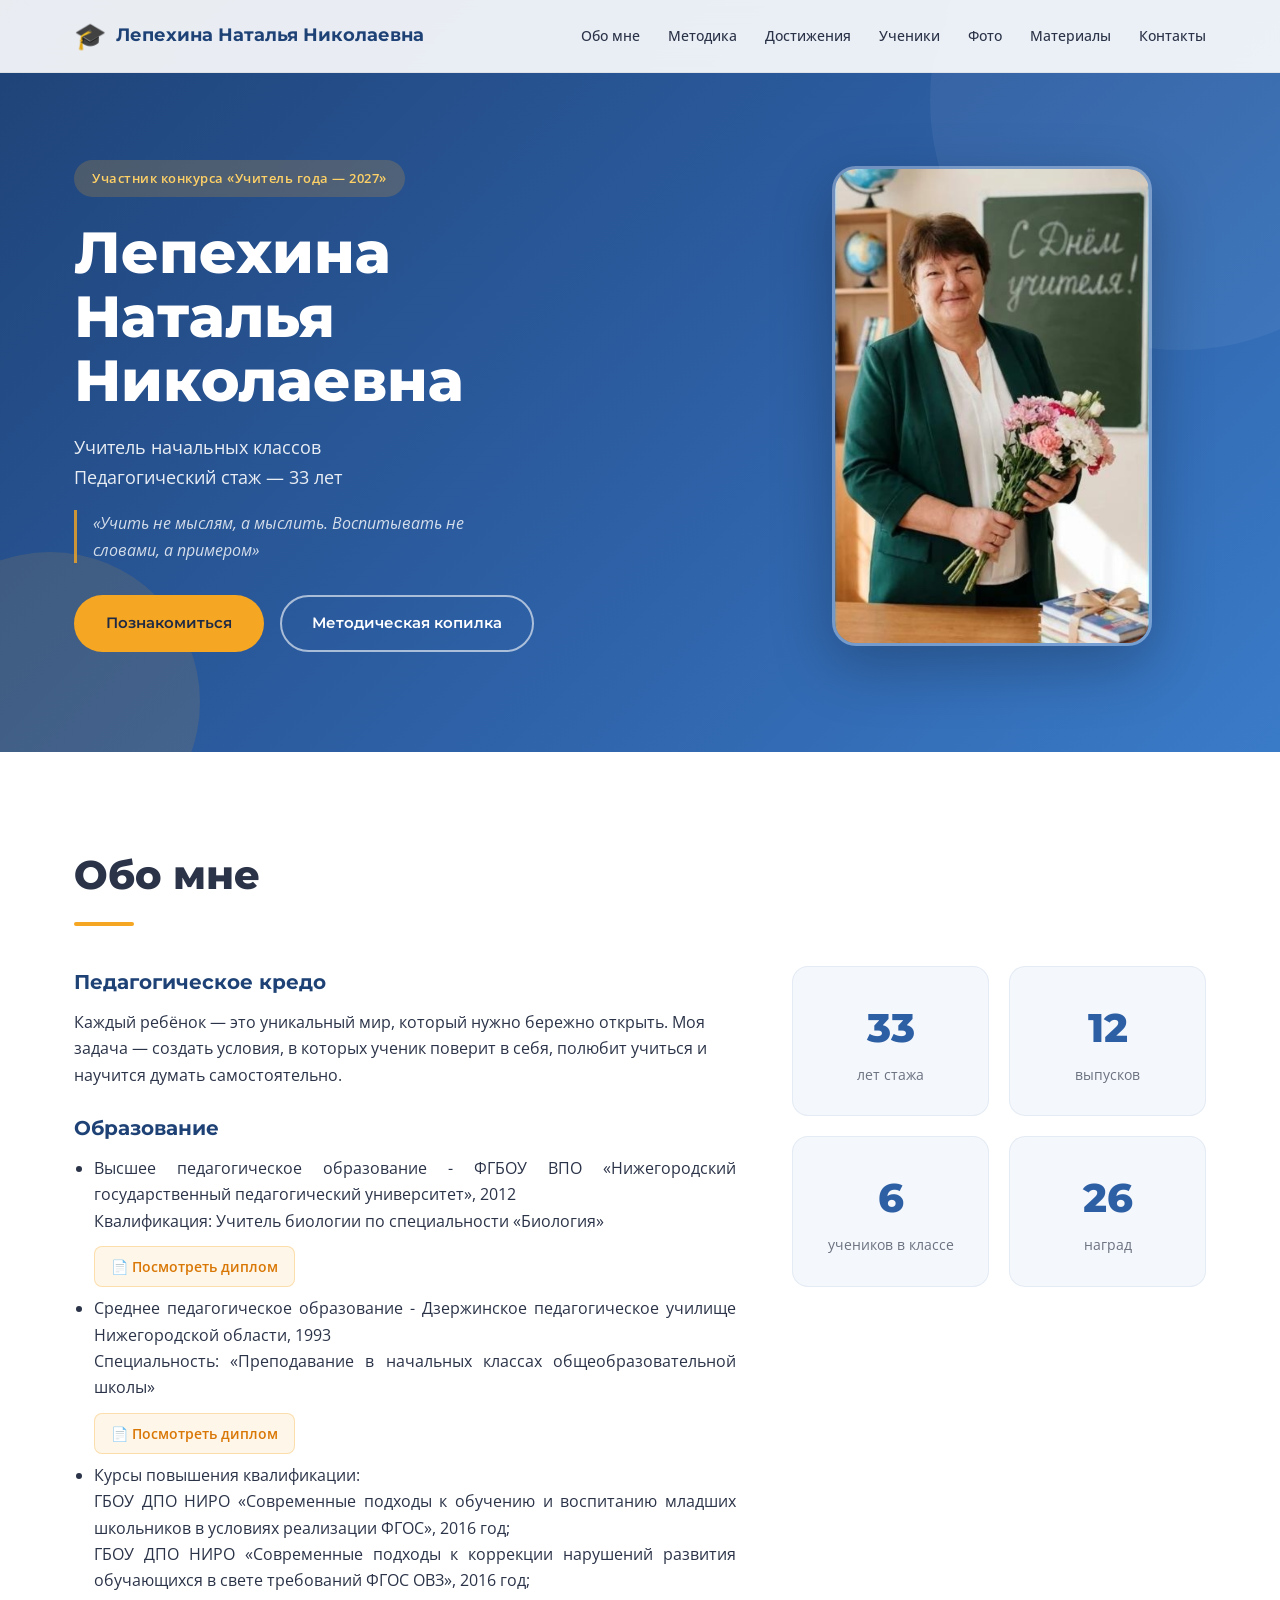
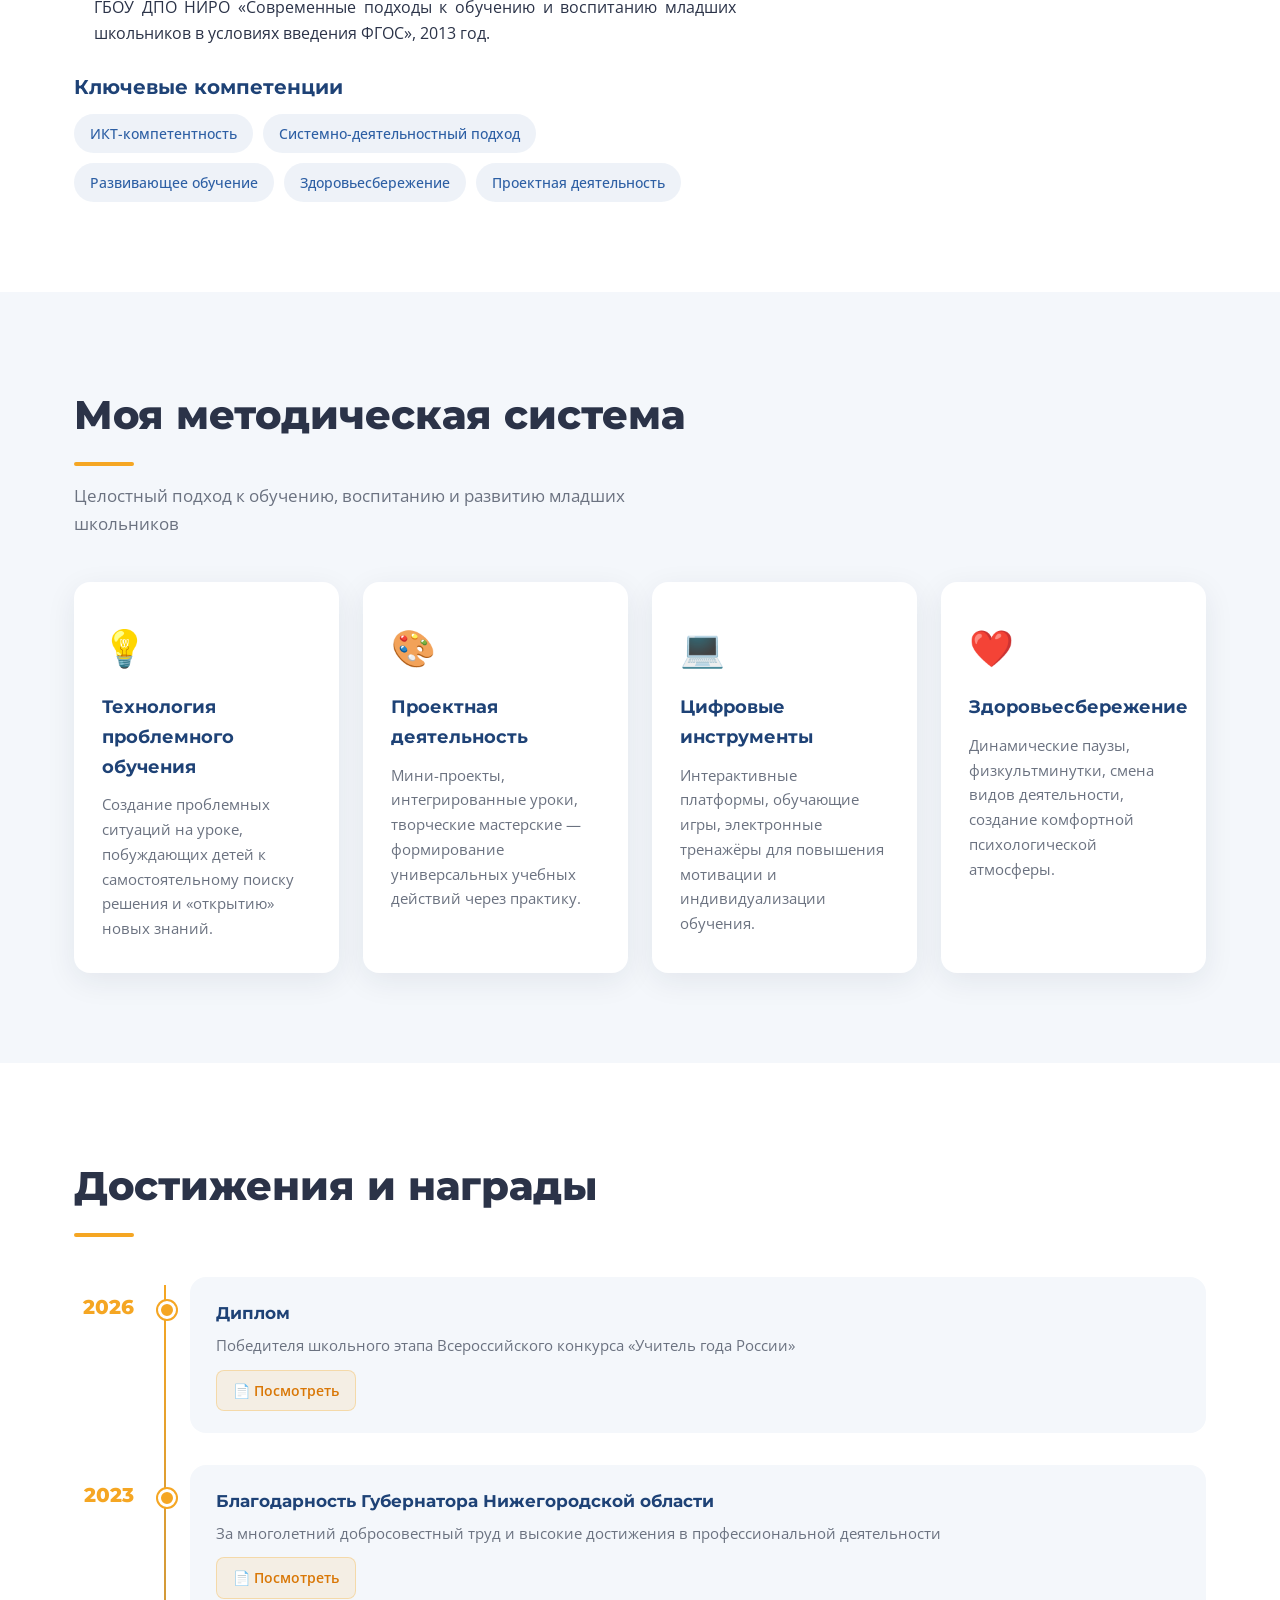
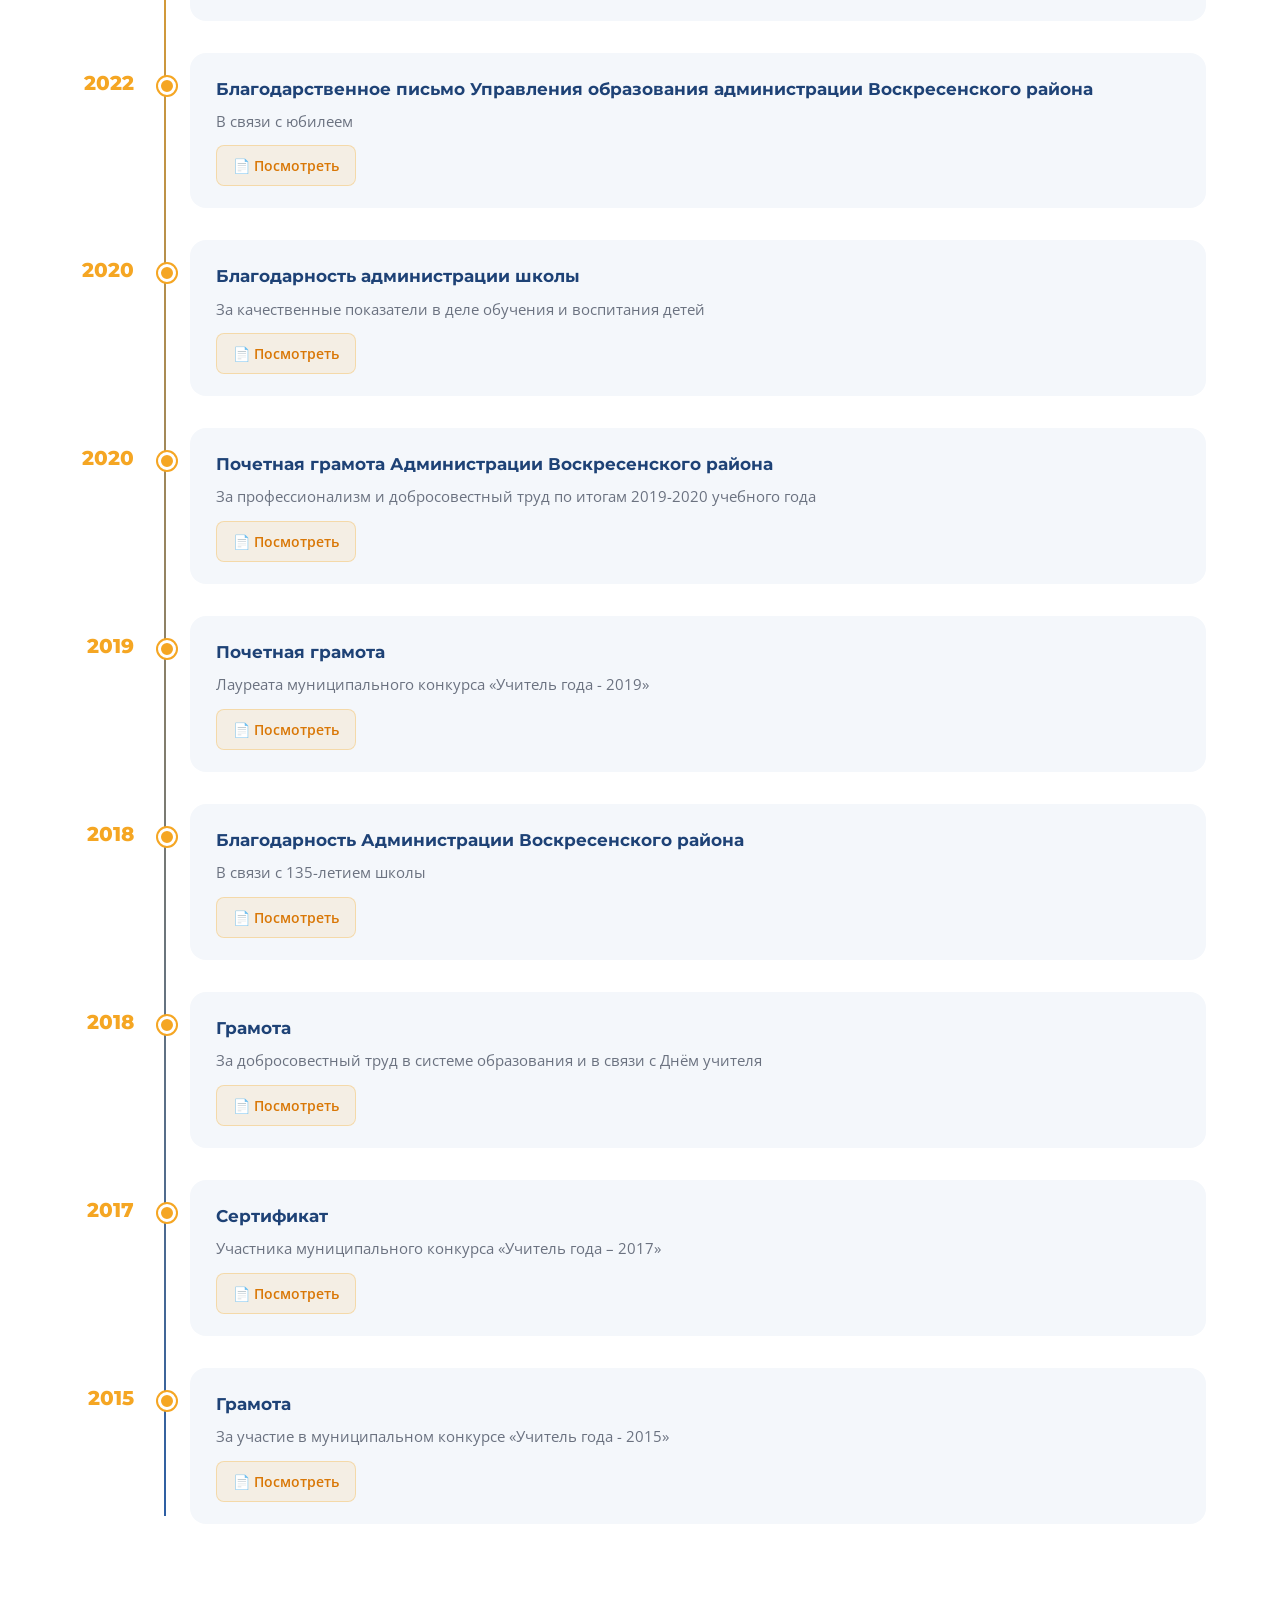
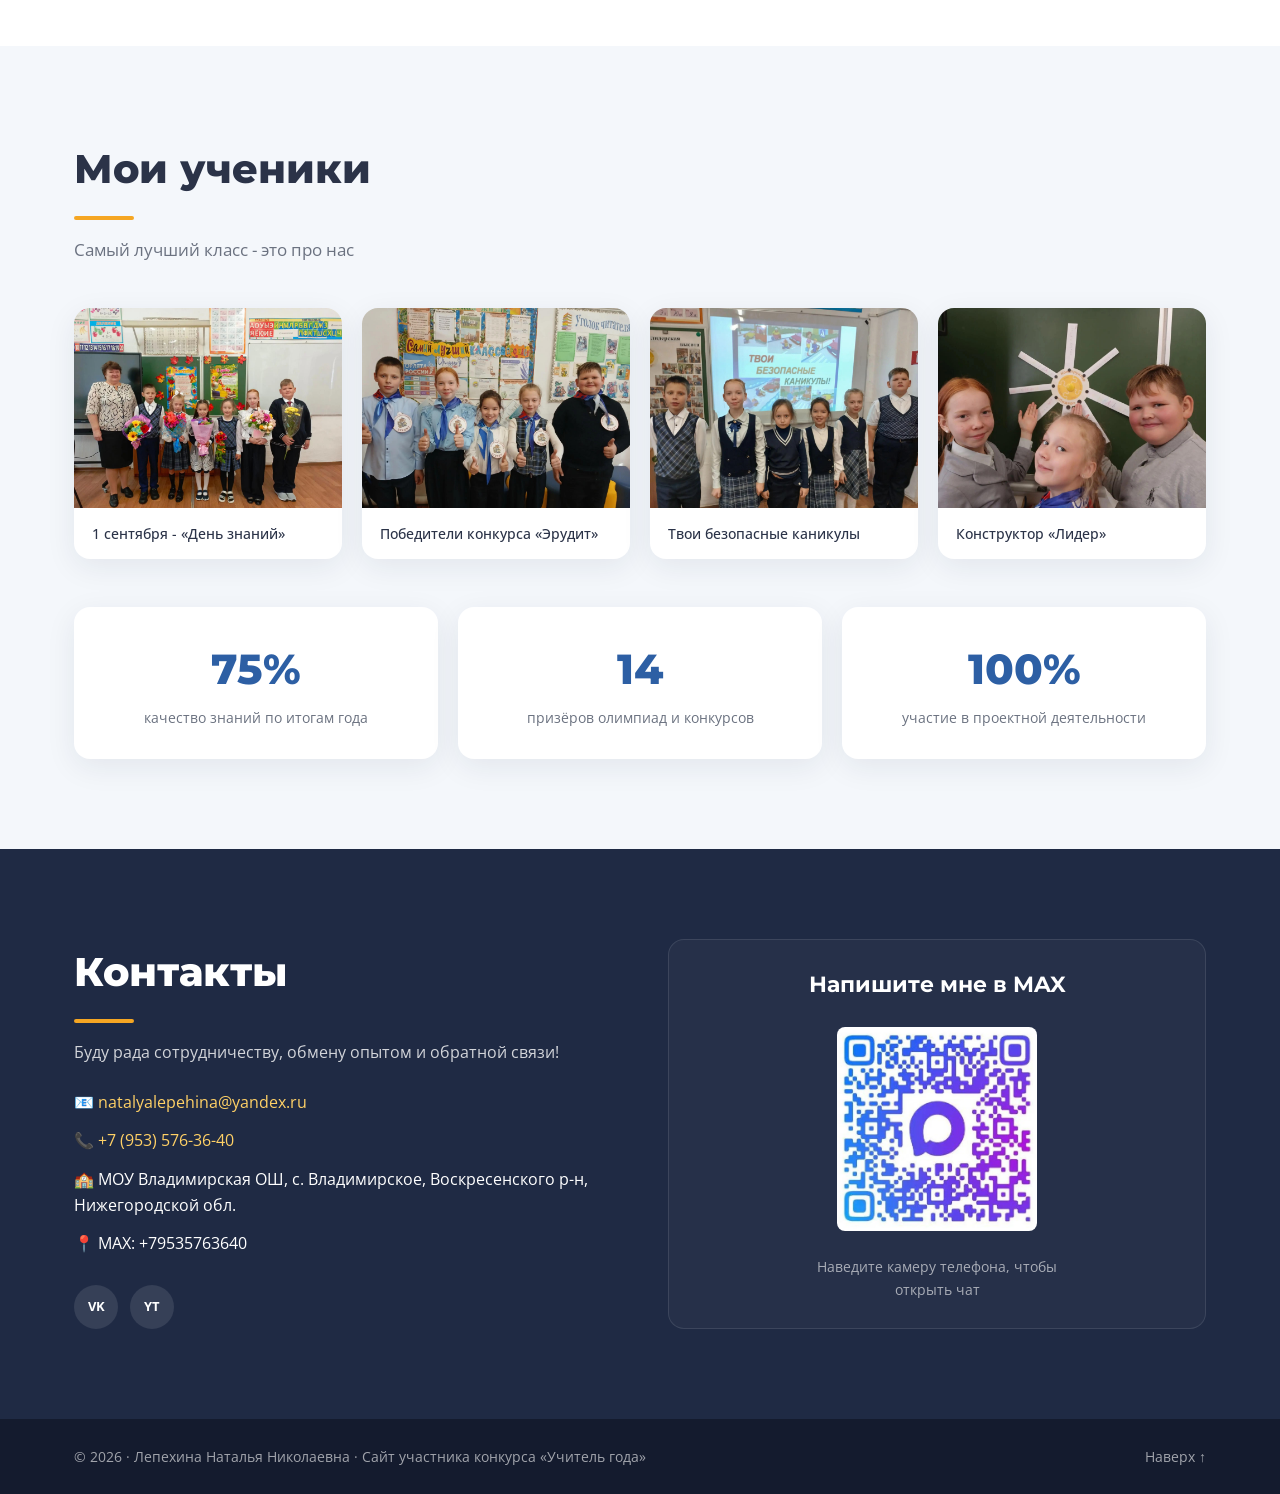
==== index.html @ 64d1d353 "add first files add first files" ====
<!DOCTYPE html>
<html lang="ru">
<head>
  <meta charset="UTF-8">
  <meta name="viewport" content="width=device-width, initial-scale=1.0">
  <meta name="description" content="Персональный сайт учителя начальных классов — участника конкурса «Учитель года»">
  <title>Лепехина Наталья Николаевна - учитель начальных классов</title>
  <link rel="stylesheet" href="style.css">
  <link rel="preconnect" href="https://fonts.googleapis.com">
  <link href="https://fonts.googleapis.com/css2?family=Montserrat:wght@400;500;600;700;800&family=Open+Sans:wght@400;500;600&display=swap" rel="stylesheet">
  <link rel="icon" type="image/png" href="images/favicon.jpg">
<link rel="apple-touch-icon" href="images/favicon.jpg">
</head>
<body>

<!-- ================= ШАПКА ================= -->
<header class="header" id="header">
  <div class="container header__inner">
    <a href="#hero" class="logo">
      <span class="logo__icon">🎓</span>
      <span class="logo__text">Лепехина Наталья Николаевна</span>
    </a>
    <nav class="nav" id="nav">
      <a href="#about" class="nav__link">Обо мне</a>
      <a href="#method" class="nav__link">Методика</a>
      <a href="#achievements" class="nav__link">Достижения</a>
      <a href="#students" class="nav__link">Ученики</a>
      <a href="gallery.html" class="nav__link">Фото</a>
      <a href="#materials" class="nav__link">Материалы</a>
      <a href="#contacts" class="nav__link">Контакты</a>
      
    </nav>
    <button class="burger" id="burger" aria-label="Меню">
      <span></span><span></span><span></span>
    </button>
  </div>
</header>

<!-- ================= ГЛАВНЫЙ ЭКРАН ================= -->
<section class="hero" id="hero">
  <div class="container hero__inner">
    <div class="hero__content">
      <p class="hero__badge">Участник конкурса «Учитель года — 2027»</p>
      <h1 class="hero__title">Лепехина<br>Наталья<br>Николаевна</h1>
      <p class="hero__subtitle">Учитель начальных классов <br> Педагогический стаж — 33 лет</p>
      <p class="hero__quote">«Учить не мыслям, а мыслить. Воспитывать не словами, а примером»</p>
      <div class="hero__actions">
        <a href="#about" class="btn btn--primary">Познакомиться</a>
        <a href="#materials" class="btn btn--outline">Методическая копилка</a>
      </div>
    </div>
    <div class="hero__photo">
      <div class="hero__photo-frame">
        <img src="images/teacher.jpg" alt="Фото учителя" onerror="this.style.display='none';this.parentNode.classList.add('no-img')">
        <span class="hero__photo-placeholder"></span>
      </div>
    </div>
  </div>
</section>

<!-- ================= ОБО МНЕ ================= -->
<section class="section" id="about">
  <div class="container">
    <h2 class="section__title">Обо мне</h2>
    <div class="about">
      <div class="about__text">
        <h3>Педагогическое кредо</h3>
        <p>Каждый ребёнок — это уникальный мир, который нужно бережно открыть. Моя задача — создать условия, в которых ученик поверит в себя, полюбит учиться и научится думать самостоятельно.</p>
        <h3>Образование</h3>
        <ul class="list">
          <li>Высшее педагогическое образование - ФГБОУ ВПО «Нижегородский государственный педагогический университет», 2012<br>
            Квалификация: Учитель биологии по специальности «Биология»<br>
            <a href="javascript:void(0)" class="cert-link" data-img="images/Высшее.jpg">
            📄 Посмотреть диплом
            </a>
          </li>
          <li>Среднее педагогическое образование - Дзержинское педагогическое училище Нижегородской области, 1993<br>
            Специальность: «Преподавание в начальных классах общеобразовательной школы»<br>
            <a href="javascript:void(0)" class="cert-link" data-img="images/Среднее.jpg">
            📄 Посмотреть диплом
            </a>
          </li>
          <li>Курсы повышения квалификации:
            <br>   ГБОУ ДПО НИРО «Современные подходы к обучению и воспитанию младших школьников в условиях реализации ФГОС», 2016 год;
            <br>   ГБОУ ДПО НИРО «Современные подходы к коррекции нарушений развития обучающихся в свете требований ФГОС ОВЗ», 2016 год;
            <br>   ГБОУ ДПО НИРО «Современные подходы к обучению и воспитанию младших школьников в условиях введения ФГОС», 2013 год. </li>
        </ul>
        <h3>Ключевые компетенции</h3>
        <div class="tags">
          <span class="tag">ИКТ-компетентность</span>
          <span class="tag">Системно-деятельностный подход</span>
          <span class="tag">Развивающее обучение</span>
          <span class="tag">Здоровьесбережение</span>
          <span class="tag">Проектная деятельность</span>
        </div>
      </div>
      <div class="about__facts">
        <div class="fact"><span class="fact__num">33</span><span class="fact__label">лет стажа</span></div>
        <div class="fact"><span class="fact__num">12</span><span class="fact__label">выпусков</span></div>
        <div class="fact"><span class="fact__num">6</span><span class="fact__label">учеников в классе</span></div>
        <div class="fact"><span class="fact__num">26</span><span class="fact__label">наград</span></div>
      </div>
    </div>
  </div>
</section>

<!-- ================= МЕТОДИКА ================= -->
<section class="section section--alt" id="method">
  <div class="container">
    <h2 class="section__title">Моя методическая система</h2>
    <p class="section__lead">Целостный подход к обучению, воспитанию и развитию младших школьников</p>
    <div class="cards">
      <article class="card">
        <div class="card__icon">💡</div>
        <h3 class="card__title">Технология проблемного обучения</h3>
        <p class="card__text">Создание проблемных ситуаций на уроке, побуждающих детей к самостоятельному поиску решения и «открытию» новых знаний.</p>
      </article>
      <article class="card">
        <div class="card__icon">🎨</div>
        <h3 class="card__title">Проектная деятельность</h3>
        <p class="card__text">Мини-проекты, интегрированные уроки, творческие мастерские — формирование универсальных учебных действий через практику.</p>
      </article>
      <article class="card">
        <div class="card__icon">💻</div>
        <h3 class="card__title">Цифровые инструменты</h3>
        <p class="card__text">Интерактивные платформы, обучающие игры, электронные тренажёры для повышения мотивации и индивидуализации обучения.</p>
      </article>
      <article class="card">
        <div class="card__icon">❤️</div>
        <h3 class="card__title">Здоровьесбережение</h3>
        <p class="card__text">Динамические паузы, физкультминутки, смена видов деятельности, создание комфортной психологической атмосферы.</p>
      </article>
    </div>
  </div>
</section>

<!-- ================= ДОСТИЖЕНИЯ ================= -->
<section class="section" id="achievements">
  <div class="container">
    <h2 class="section__title">Достижения и награды</h2>
    <div class="timeline">
      <div class="timeline__item">
        <span class="timeline__year">2026</span>
        <div class="timeline__content">
          <h3>Диплом</h3>
          <p>Победителя школьного этапа Всероссийского конкурса «Учитель года России»</p>
          <a href="javascript:void(0)" class="cert-link" data-img="images/gallery/МоиДостижения/IMG_20261031_105239.jpg">
            📄 Посмотреть
          </a>
        </div>
      </div>
      <div class="timeline__item">
        <span class="timeline__year">2023</span>
        <div class="timeline__content">
          <h3>Благодарность Губернатора Нижегородской области</h3>
          <p>За многолетний добросовестный труд и высокие достижения в профессиональной деятельности</p>
          <a href="javascript:void(0)" class="cert-link" data-img="images/gallery/МоиДостижения/IMG_20261031_105252.jpg">
            📄 Посмотреть
          </a>
        </div>
      </div>
      <div class="timeline__item">
        <span class="timeline__year">2022</span>
        <div class="timeline__content">
          <h3>Благодарственное письмо Управления образования администрации Воскресенского района</h3>
          <p>В связи с юбилеем</p>
          <a href="javascript:void(0)" class="cert-link" data-img="images/gallery/МоиДостижения/IMG_20261031_105256.jpg">
            📄 Посмотреть
          </a>
        </div>
      </div>
      <div class="timeline__item">
        <span class="timeline__year">2020</span>
        <div class="timeline__content">
          <h3>Благодарность администрации школы</h3>
          <p>За качественные показатели в деле обучения и воспитания детей</p>
          <a href="javascript:void(0)" class="cert-link" data-img="images/gallery/МоиДостижения/IMG_20261031_105259.jpg">
            📄 Посмотреть
          </a>
        </div>
      </div>
      <div class="timeline__item">
        <span class="timeline__year">2020</span>
        <div class="timeline__content">
          <h3>Почетная грамота Администрации Воскресенского района</h3>
          <p>За профессионализм и добросовестный труд по итогам 2019-2020 учебного года</p>
          <a href="javascript:void(0)" class="cert-link" data-img="images/gallery/МоиДостижения/IMG_20261031_105305.jpg">
            📄 Посмотреть
          </a>
        </div>
      </div>
      <div class="timeline__item">
        <span class="timeline__year">2019</span>
        <div class="timeline__content">
          <h3>Почетная грамота</h3>
          <p>Лауреата муниципального конкурса «Учитель года - 2019»</p>
          <a href="javascript:void(0)" class="cert-link" data-img="images/gallery/МоиДостижения/IMG_20261031_105303.jpg">
            📄 Посмотреть
          </a>
        </div>
      </div>
      <div class="timeline__item">
        <span class="timeline__year">2018</span>
        <div class="timeline__content">
          <h3>Благодарность Администрации Воскресенского района</h3>
          <p>В связи с 135-летием школы</p>
          <a href="javascript:void(0)" class="cert-link" data-img="images/gallery/МоиДостижения/IMG_20261031_105309.jpg">
            📄 Посмотреть
          </a>
        </div>
      </div>
      <div class="timeline__item">
        <span class="timeline__year">2018</span>
        <div class="timeline__content">
          <h3>Грамота</h3>
          <p>За добросовестный труд в системе образования и в связи с Днём учителя</p>
          <a href="javascript:void(0)" class="cert-link" data-img="images/gallery/МоиДостижения/IMG_20261031_105312.jpg">
            📄 Посмотреть
          </a>
        </div>
      </div>
      <div class="timeline__item">
        <span class="timeline__year">2017</span>
        <div class="timeline__content">
          <h3>Сертификат</h3>
          <p>Участника муниципального конкурса «Учитель года – 2017»</p>
          <a href="javascript:void(0)" class="cert-link" data-img="images/gallery/МоиДостижения/IMG_20261031_105315.jpg">
            📄 Посмотреть
          </a>
        </div>
      </div>
      <div class="timeline__item">
        <span class="timeline__year">2015</span>
        <div class="timeline__content">
          <h3>Грамота</h3>
          <p>За участие в муниципальном конкурсе «Учитель года - 2015»</p>
          <a href="javascript:void(0)" class="cert-link" data-img="images/gallery/МоиДостижения/IMG_20261031_105352.jpg">
            📄 Посмотреть
          </a>
        </div>
      </div>
      
    </div>
  </div>
</section>

<!-- ================= УЧЕНИКИ ================= -->
<section class="section section--alt" id="students">
  <div class="container">
    <h2 class="section__title">Мои ученики</h2>
    <p class="section__lead">Самый лучший класс - это про нас</p>
    <div class="gallery">
      <figure class="gallery__item">
        <a href="gallery.html#photo=IMG_20261031_212557.jpg" class="nav__link">
        <img src="images/gallery/КласснаяЖизнь/IMG_20261031_212557.jpg" alt="1 сентября - «День знаний»" onerror="this.parentNode.classList.add('no-img')">
        <figcaption>1 сентября - «День знаний»</figcaption>
        </a>
      </figure>
      <figure class="gallery__item">
        <a href="gallery.html#photo=IMG_20261031_212627.jpg" class="nav__link">
        <img src="images/gallery/КласснаяЖизнь/IMG_20261031_212627.jpg" alt="Победители конкурса «Эрудит»" onerror="this.parentNode.classList.add('no-img')">
        <figcaption>Победители конкурса «Эрудит»</figcaption>
        </a>
      </figure>
      <figure class="gallery__item">
        <a href="gallery.html#photo=IMG_20261031_212634.jpg" class="nav__link">
        <img src="images/gallery/КласснаяЖизнь/IMG_20261031_212634.jpg" alt="Твои безопасные каникулы" onerror="this.parentNode.classList.add('no-img')">
        <figcaption>Твои безопасные каникулы</figcaption>
        </a>
      </figure>
      <figure class="gallery__item">
        <a href="gallery.html#photo=IMG_20261031_212618.jpg" class="nav__link">
        <img src="images/gallery/КласснаяЖизнь/IMG_20261031_212618.jpg" alt="Конструктор «Лидер»" onerror="this.parentNode.classList.add('no-img')">
        <figcaption>Конструктор «Лидер»</figcaption>
        </a>
      </figure>
    </div>
    <div class="students-stats">
      <div class="stat"><span class="stat__num">75%</span><span class="stat__label">качество знаний по итогам года</span></div>
      <div class="stat"><span class="stat__num">14</span><span class="stat__label">призёров олимпиад и конкурсов</span></div>
      <div class="stat"><span class="stat__num">100%</span><span class="stat__label">участие в проектной деятельности</span></div>
    </div>
  </div>
</section>

 <!--================= МАТЕРИАЛЫ ================= -->
<!-- <section class="section" id="materials">
  <div class="container">
    <h2 class="section__title">Методическая копилка</h2>
    <p class="section__lead">Разработки уроков, рабочие программы, дидактические материалы</p>
    <div class="materials">
      <a href="doc/Презентация1.pptx" class="material">
        <span class="material__icon">📄</span>
        <span class="material__title">Рабочая программа по математике (1–4 кл.)</span>
        <span class="material__meta">PDF · 2 МБ</span>
      </a>
      <a href="doc/kabinet_nach.klassov_lepjokhina_nn.pdf" class="material">
        <span class="material__icon">📄</span>
        <span class="material__title">Конспект урока «Путешествие в страну звуков»</span>
        <span class="material__meta">PDF · 1,5 МБ</span>
      </a>
      <a href="#" class="material">
        <span class="material__icon">📄</span>
        <span class="material__title">Дидактические игры для 1 класса</span>
        <span class="material__meta">PDF · 3 МБ</span>
      </a>
      <a href="#" class="material">
        <span class="material__icon">📄</span>
        <span class="material__title">Презентация «Современный урок ФГОС»</span>
        <span class="material__meta">PPTX · 5 МБ</span>
      </a>
      <a href="#" class="material">
        <span class="material__icon">📄</span>
        <span class="material__title">Статья «Формирование УУД младших школьников»</span>
        <span class="material__meta">PDF · 0,8 МБ</span>
      </a>
      <a href="#" class="material">
        <span class="material__icon">📄</span>
        <span class="material__title">Портфолио учителя</span>
        <span class="material__meta">PDF · 4 МБ</span>
      </a>
    </div>
  </div>
</section> -->

<!-- ================= КОНТАКТЫ ================= -->
<section class="section section--dark" id="contacts">
  <div class="container contacts">
    <div class="contacts__info">
      <h2 class="section__title section__title--left">Контакты</h2>
      <p>Буду рада сотрудничеству, обмену опытом и обратной связи!</p>
      <ul class="contacts__list">
        <li>📧 <a href="mailto:natalyalepehina@yandex.ru">natalyalepehina@yandex.ru</a></li>
        <li>📞 <a href="tel:+79535763640">+7 (953) 576-36-40</a></li>
        <li>🏫 МОУ Владимирская ОШ, с. Владимирское, Воскресенского р-н, Нижегородской обл.</li>
        <li>📍 MAX: +79535763640</li>
      </ul>
      <div class="socials">
        <a href="https://vk.ru/id691072429" class="social" aria-label="VK">VK</a>
        <a href="https://www.youtube.com/@%D0%9D%D0%B0%D1%88%D0%BA%D0%BB%D0%B0%D1%81%D1%81-%D1%837%D1%88" class="social" aria-label="YouTube">YT</a>
      </div>
    </div>
    <div class="qr-block">
      <h3 class="qr-block__title">Напишите мне в MAX</h3>
      <img src="images/qr-max.jpg" alt="QR-код для перехода в чат MAX" class="qr-block__img">
      <p class="qr-block__text">Наведите камеру телефона, чтобы открыть чат</p>
    </div>
  </div>
  </div>
</section>

<!-- ================= ПОДВАЛ ================= -->
<footer class="footer">
  <div class="container footer__inner">
    <p>© 2026 · Лепехина Наталья Николаевна · Сайт участника конкурса «Учитель года»</p>
    <a href="#hero" class="footer__up">Наверх ↑</a>
  </div>
</footer>

<script src="script.js"></script>
<div class="lightbox" id="certLightbox" aria-hidden="true">
  <button class="lightbox__close" id="certLbClose" aria-label="Закрыть">✕</button>
  <figure class="lightbox__figure">
    <img class="lightbox__img" id="certLbImg" src="" alt="Грамота">
  </figure>
</div>
</body>
</html>
---- style.css ----
/* ===== Переменные и сброс ===== */
:root {
  --primary: #2d5fa4;
  --primary-dark: #1e4276;
  --accent: #f5a623;
  --accent-light: #ffd166;
  --bg: #ffffff;
  --bg-alt: #f4f7fb;
  --dark: #1f2a44;
  --text: #2b3348;
  --muted: #6b7280;
  --radius: 16px;
  --shadow: 0 8px 30px rgba(31, 42, 68, .08);
  --font-title: 'Montserrat', sans-serif;
  --font-body: 'Open Sans', sans-serif;
}

* { margin: 0; padding: 0; box-sizing: border-box; }
html { scroll-behavior: smooth; scroll-padding-top: 80px; }
body {
  font-family: var(--font-body);
  color: var(--text);
  background: var(--bg);
  line-height: 1.65;
  -webkit-font-smoothing: antialiased;
}
a { color: inherit; text-decoration: none; }
img { max-width: 100%; display: block; }
.container { max-width: 1180px; margin: 0 auto; padding: 0 24px; }

/* ===== Кнопки ===== */
.btn {
  display: inline-block;
  padding: 14px 30px;
  border-radius: 50px;
  font-family: var(--font-title);
  font-weight: 600;
  font-size: 15px;
  transition: .25s;
  cursor: pointer;
  border: 2px solid transparent;
}
.btn--primary { background: var(--accent); color: var(--dark); }
.btn--primary:hover { background: var(--accent-light); transform: translateY(-2px); }
.btn--outline { border-color: rgba(255,255,255,.6); color: #fff; }
.btn--outline:hover { background: rgba(255,255,255,.12); }

/* ===== Шапка ===== */
.header {
  position: fixed; top: 0; left: 0; right: 0; z-index: 100;
  background: rgba(255,255,255,.9);
  backdrop-filter: blur(12px);
  transition: .3s;
  border-bottom: 1px solid rgba(0,0,0,.05);
}
.header__inner { display: flex; align-items: center; justify-content: space-between; height: 72px; }
.logo { display: flex; align-items: center; gap: 10px; font-family: var(--font-title); font-weight: 700; font-size: 18px; color: var(--primary-dark); }
.logo__icon { font-size: 26px; }
.nav { display: flex; gap: 28px; }
.nav__link { font-size: 14px; font-weight: 500; color: var(--text); position: relative; padding: 4px 0; }
.nav__link::after {
  content: ''; position: absolute; left: 0; bottom: 0; height: 2px; width: 0;
  background: var(--accent); transition: .3s;
}
.nav__link:hover::after { width: 100%; }
.burger { display: none; flex-direction: column; gap: 5px; background: none; border: none; cursor: pointer; padding: 8px; }
.burger span { width: 24px; height: 2px; background: var(--dark); transition: .3s; }

/* ===== Hero ===== */
.hero {
  padding: 160px 0 100px;
  background: linear-gradient(135deg, var(--primary-dark) 0%, var(--primary) 55%, #3a7bc8 100%);
  color: #fff;
  position: relative;
  overflow: hidden;
}
.hero::before {
  content: ''; position: absolute; right: -150px; top: -150px;
  width: 500px; height: 500px; border-radius: 50%;
  background: rgba(255,255,255,.05);
}
.hero::after {
  content: ''; position: absolute; left: -100px; bottom: -100px;
  width: 300px; height: 300px; border-radius: 50%;
  background: rgba(245,166,35,.12);
}
.hero__inner { display: grid; grid-template-columns: 1.2fr .8fr; gap: 60px; align-items: center; position: relative; z-index: 1; }
.hero__badge {
  display: inline-block; padding: 8px 18px; border-radius: 50px;
  background: rgba(245,166,35,.2); color: var(--accent-light);
  font-size: 13px; font-weight: 600; letter-spacing: .5px; margin-bottom: 24px;
}
.hero__title { font-family: var(--font-title); font-size: clamp(36px, 5vw, 58px); font-weight: 800; line-height: 1.1; margin-bottom: 20px; }
.hero__subtitle { font-size: 18px; opacity: .9; margin-bottom: 18px; }
.hero__quote { font-style: italic; opacity: .8; border-left: 3px solid var(--accent); padding-left: 16px; margin-bottom: 32px; max-width: 460px; }
.hero__actions { display: flex; gap: 16px; flex-wrap: wrap; }
.hero__photo { display: flex; justify-content: center; }
.hero__photo-frame {
  width: 320px; height: 480px; border-radius: 24px;
  background: rgba(255,255,255,.1);
  border: 3px solid rgba(255,255,255,.25);
  overflow: hidden; position: relative;
  display: flex; align-items: center; justify-content: center;
  box-shadow: 0 20px 60px rgba(0,0,0,.25);
}
.hero__photo-frame img { width: 100%; height: 100%; object-fit: cover; position: absolute; inset: 0; }
.hero__photo-placeholder { font-size: 15px; opacity: .6; letter-spacing: 1px; }

/* ===== Секции ===== */
.section { padding: 90px 0; }
.section--alt { background: var(--bg-alt); }
.section--dark { background: var(--dark); color: #fff; }
.section__title {
  font-family: var(--font-title); font-size: clamp(28px, 3.5vw, 40px);
  font-weight: 800; margin-bottom: 16px; position: relative; padding-bottom: 18px;
}
.section__title::after {
  content: ''; position: absolute; left: 0; bottom: 0;
  width: 60px; height: 4px; border-radius: 2px; background: var(--accent);
}
.section__lead { color: var(--muted); font-size: 17px; margin-bottom: 44px; max-width: 640px; }
.section__title--left { color: #fff; }

/* ===== Обо мне ===== */
.about { display: grid; grid-template-columns: 1.6fr 1fr; gap: 56px; margin-top: 40px; }
.about__text h3 { font-family: var(--font-title); font-size: 20px; margin: 24px 0 10px; color: var(--primary-dark); }
.about__text h3:first-child { margin-top: 0; }
.list { padding-left: 20px; }
.list li { margin-bottom: 8px; text-align: justify;}
.tags { display: flex; flex-wrap: wrap; gap: 10px; margin-top: 8px; }
.tag {
  background: rgba(45,95,164,.08); color: var(--primary);
  padding: 8px 16px; border-radius: 50px; font-size: 14px; font-weight: 500;
}
.about__facts { display: grid; grid-template-columns: 1fr 1fr; gap: 20px; align-content: start; }
.fact {
  background: var(--bg-alt); border-radius: var(--radius); padding: 28px 20px; text-align: center;
  border: 1px solid rgba(45,95,164,.08);
}
.fact__num { display: block; font-family: var(--font-title); font-size: 40px; font-weight: 800; color: var(--primary); }
.fact__label { font-size: 14px; color: var(--muted); }

/* ===== Карточки методики ===== */
.cards { display: grid; grid-template-columns: repeat(auto-fit, minmax(250px, 1fr)); gap: 24px; }
.card {
  background: #fff; border-radius: var(--radius); padding: 32px 28px;
  box-shadow: var(--shadow); transition: .3s; border-top: 4px solid transparent;
}
.card:hover { transform: translateY(-6px); border-top-color: var(--accent); }
.card__icon { font-size: 36px; margin-bottom: 16px; }
.card__title { font-family: var(--font-title); font-size: 18px; font-weight: 700; margin-bottom: 10px; color: var(--primary-dark); }
.card__text { font-size: 15px; color: var(--muted); }

/* ===== Таймлайн ===== */
.timeline { position: relative; margin-top: 40px; padding-left: 0; }
.timeline::before {
  content: ''; position: absolute; left: 90px; top: 8px; bottom: 8px;
  width: 2px; background: linear-gradient(var(--accent), var(--primary));
}
.timeline__item { display: flex; gap: 32px; margin-bottom: 32px; position: relative; }
.timeline__year {
  min-width: 60px; text-align: right; font-family: var(--font-title);
  font-weight: 800; font-size: 20px; color: var(--accent); padding-top: 14px;
}
.timeline__content {
  background: var(--bg-alt); border-radius: var(--radius); padding: 22px 26px; flex: 1;
  position: relative; margin-left: 24px;
}
.timeline__content::before {
  content: ''; position: absolute; left: -32px; top: 24px;
  width: 12px; height: 12px; border-radius: 50%;
  background: var(--accent); border: 3px solid #fff; box-shadow: 0 0 0 2px var(--accent);
}
.timeline__content h3 { font-family: var(--font-title); font-size: 17px; margin-bottom: 6px; color: var(--primary-dark); }
.timeline__content p { font-size: 15px; color: var(--muted); }

/* ===== Галерея ===== */
.gallery { display: grid; grid-template-columns: repeat(auto-fit, minmax(230px, 1fr)); gap: 20px; margin-bottom: 48px; }
.gallery__item {
  background: #fff; border-radius: var(--radius); overflow: hidden; box-shadow: var(--shadow);
}
.gallery__item img { width: 100%; height: 200px; object-fit: cover; }
.gallery__item figcaption { padding: 14px 18px; font-size: 14px; font-weight: 500; }
.gallery__item.no-img { min-height: 240px; display: flex; flex-direction: column; }
.gallery__item.no-img::before {
  content: '🖼'; font-size: 48px; opacity: .3; flex: 1;
  display: flex; align-items: center; justify-content: center; background: var(--bg-alt);
}
.gallery__item.no-img img { display: none; }
.students-stats { display: grid; grid-template-columns: repeat(auto-fit, minmax(200px, 1fr)); gap: 20px; }
.stat {
  background: #fff; border-radius: var(--radius); padding: 28px; text-align: center;
  box-shadow: var(--shadow);
}
.stat__num { display: block; font-family: var(--font-title); font-size: 42px; font-weight: 800; color: var(--primary); }
.stat__label { font-size: 14px; color: var(--muted); }

/* ===== Материалы ===== */
.materials { display: grid; grid-template-columns: repeat(auto-fit, minmax(300px, 1fr)); gap: 20px; }
.material {
  display: grid; grid-template-columns: auto 1fr; grid-template-rows: auto auto;
  gap: 4px 16px; padding: 22px 24px; background: var(--bg-alt);
  border-radius: var(--radius); border: 1px solid transparent; transition: .25s;
}
.material:hover { background: #fff; border-color: rgba(45,95,164,.2); box-shadow: var(--shadow); transform: translateY(-3px); }
.material__icon { grid-row: 1 / 3; font-size: 30px; align-self: center; }
.material__title { font-weight: 600; font-size: 15px; color: var(--primary-dark); }
.material__meta { font-size: 13px; color: var(--muted); }

/* ===== Контакты ===== */
.contacts { display: grid; grid-template-columns: 1fr 1fr; gap: 56px; align-items: start; }
.contacts__info p { color: rgba(255,255,255,.8); margin-bottom: 24px; }
.contacts__list { list-style: none; margin-bottom: 28px; }
.contacts__list li { margin-bottom: 12px; font-size: 16px; }
.contacts__list a { color: var(--accent-light); }
.contacts__list a:hover { text-decoration: underline; }
.socials { display: flex; gap: 12px; }
.social {
  width: 44px; height: 44px; border-radius: 50%; display: flex;
  align-items: center; justify-content: center; font-weight: 700; font-size: 13px;
  background: rgba(255,255,255,.1); transition: .25s;
}
.social:hover { background: var(--accent); color: var(--dark); }
.form { display: flex; flex-direction: column; gap: 14px; }
.form__input, .form__textarea {
  width: 100%; padding: 14px 18px; border-radius: 12px; border: 1px solid rgba(255,255,255,.2);
  background: rgba(255,255,255,.07); color: #fff; font-family: var(--font-body); font-size: 15px;
  outline: none; transition: .25s;
}
.form__input::placeholder, .form__textarea::placeholder { color: rgba(255,255,255,.5); }
.form__input:focus, .form__textarea:focus { border-color: var(--accent); background: rgba(255,255,255,.12); }
.form__note { font-size: 14px; color: var(--accent-light); min-height: 20px; }

/* ===== Подвал ===== */
.footer { background: #141b2e; color: rgba(255,255,255,.6); padding: 26px 0; font-size: 14px; }
.footer__inner { display: flex; justify-content: space-between; align-items: center; flex-wrap: wrap; gap: 12px; }
.footer__up:hover { color: var(--accent-light); }

/* ===== Адаптив ===== */
@media (max-width: 900px) {
  .hero__inner, .about, .contacts { grid-template-columns: 1fr; gap: 40px; }
  .hero { padding: 130px 0 70px; text-align: center; }
  .hero__quote { margin: 0 auto 32px; }
  .hero__actions { justify-content: center; }
  .hero__photo-frame { width: 260px; height: 300px; }
  .about__facts { grid-template-columns: repeat(4, 1fr); }
  .timeline::before { left: 70px; }
  .timeline__year { min-width: 44px; font-size: 17px; }
}

@media (max-width: 720px) {
  .nav {
    position: fixed; top: 72px; right: 0; width: 100%; height: calc(100vh - 72px);
    background: #fff; flex-direction: column; padding: 40px 24px;
    transform: translateX(100%); transition: .3s; gap: 20px;
  }
  .nav.active { transform: translateX(0); }
  .nav__link { font-size: 18px; }
  .burger { display: flex; }
  .burger.active span:nth-child(1) { transform: translateY(7px) rotate(45deg); }
  .burger.active span:nth-child(2) { opacity: 0; }
  .burger.active span:nth-child(3) { transform: translateY(-7px) rotate(-45deg); }
  .about__facts { grid-template-columns: 1fr 1fr; }
  .timeline::before { display: none; }
  .timeline__item { flex-direction: column; gap: 8px; }
  .timeline__year { text-align: left; padding-top: 0; }
  .timeline__content { margin-left: 0; }
  .timeline__content::before { display: none; }
  .section { padding: 64px 0; }
}
.qr-block {
  display: flex;
  flex-direction: column;
  align-items: center;
  justify-content: center;
  text-align: center;
  background: rgba(255, 255, 255, 0.03); /* Легкий фон для выделения блока */
  border: 1px solid rgba(255, 255, 255, 0.1);
  border-radius: var(--radius);
  padding: 20px 20px;
  height: 100%;
}

.qr-block__title {
  font-family: var(--font-title);
  font-size: 22px;
  font-weight: 700;
  color: #fff;
  margin-bottom: 24px;
}

.qr-block__link {
  display: block;
  background: #fff; /* Белая подложка обязательна для сканирования */
  padding: 16px;
  border-radius: 16px;
  transition: transform 0.3s ease, box-shadow 0.3s ease;
  box-shadow: 0 10px 30px rgba(0,0,0,0.3);
}

.qr-block__link:hover {
  transform: scale(1.03);
  box-shadow: 0 15px 40px rgba(0,0,0,0.4);
}

.qr-block__img {
  display: block;
  width: 100%;
  max-width: 200px; /* Размер QR-кода (достаточно крупный) */
  height: auto;
  border-radius: 8px;
}

.qr-block__text {
  margin-top: 24px;
  font-size: 14px;
  color: rgba(255, 255, 255, 0.6);
  max-width: 250px;
}
.cert-link {
  display: inline-flex;
  align-items: center;
  margin-top: 12px;
  padding: 6px 14px;
  background: rgba(245, 166, 35, 0.1);
  color: #d97706; /* Темно-желтый/оранжевый */
  border-radius: 8px;
  font-size: 14px;
  font-weight: 600;
  transition: 0.25s;
  border: 1px solid rgba(245, 166, 35, 0.3);
}
.cert-link:hover {
  background: var(--accent);
  color: var(--dark);
  transform: translateY(-2px);
}
/* ===== Ссылка на грамоту ===== */
.cert-link {
  display: inline-flex;
  align-items: center;
  margin-top: 12px;
  padding: 8px 16px;
  background: rgba(245, 166, 35, 0.1);
  color: #d97706;
  border-radius: 8px;
  font-size: 14px;
  font-weight: 600;
  text-decoration: none;
  transition: 0.25s;
  border: 1px solid rgba(245, 166, 35, 0.3);
  cursor: pointer;
}
.cert-link:hover {
  background: var(--accent, #f5a623);
  color: var(--dark, #1f2a44);
  transform: translateY(-2px);
}

/* ===== Окно просмотра грамот (Лайтбокс) ===== */
.lightbox {
  position: fixed; inset: 0; z-index: 9999;
  display: none; align-items: center; justify-content: center;
  background: rgba(10, 15, 30, 0.92); backdrop-filter: blur(8px);
  padding: 24px;
}
.lightbox.active { display: flex; }
.lightbox__figure {
  max-width: min(92vw, 900px); max-height: 90vh;
  display: flex; flex-direction: column; align-items: center;
}
.lightbox__img {
  max-width: 100%; max-height: 90vh; object-fit: contain;
  border-radius: 8px; box-shadow: 0 20px 60px rgba(0,0,0,0.5);
  background: #fff;
}
.lightbox__close {
  position: absolute; top: 18px; right: 22px;
  width: 46px; height: 46px; border-radius: 50%;
  border: none; background: rgba(255,255,255,0.12); color: #fff;
  font-size: 20px; cursor: pointer; transition: 0.25s;
  display: flex; align-items: center; justify-content: center;
}
.lightbox__close:hover { background: rgba(255,255,255,0.25); }
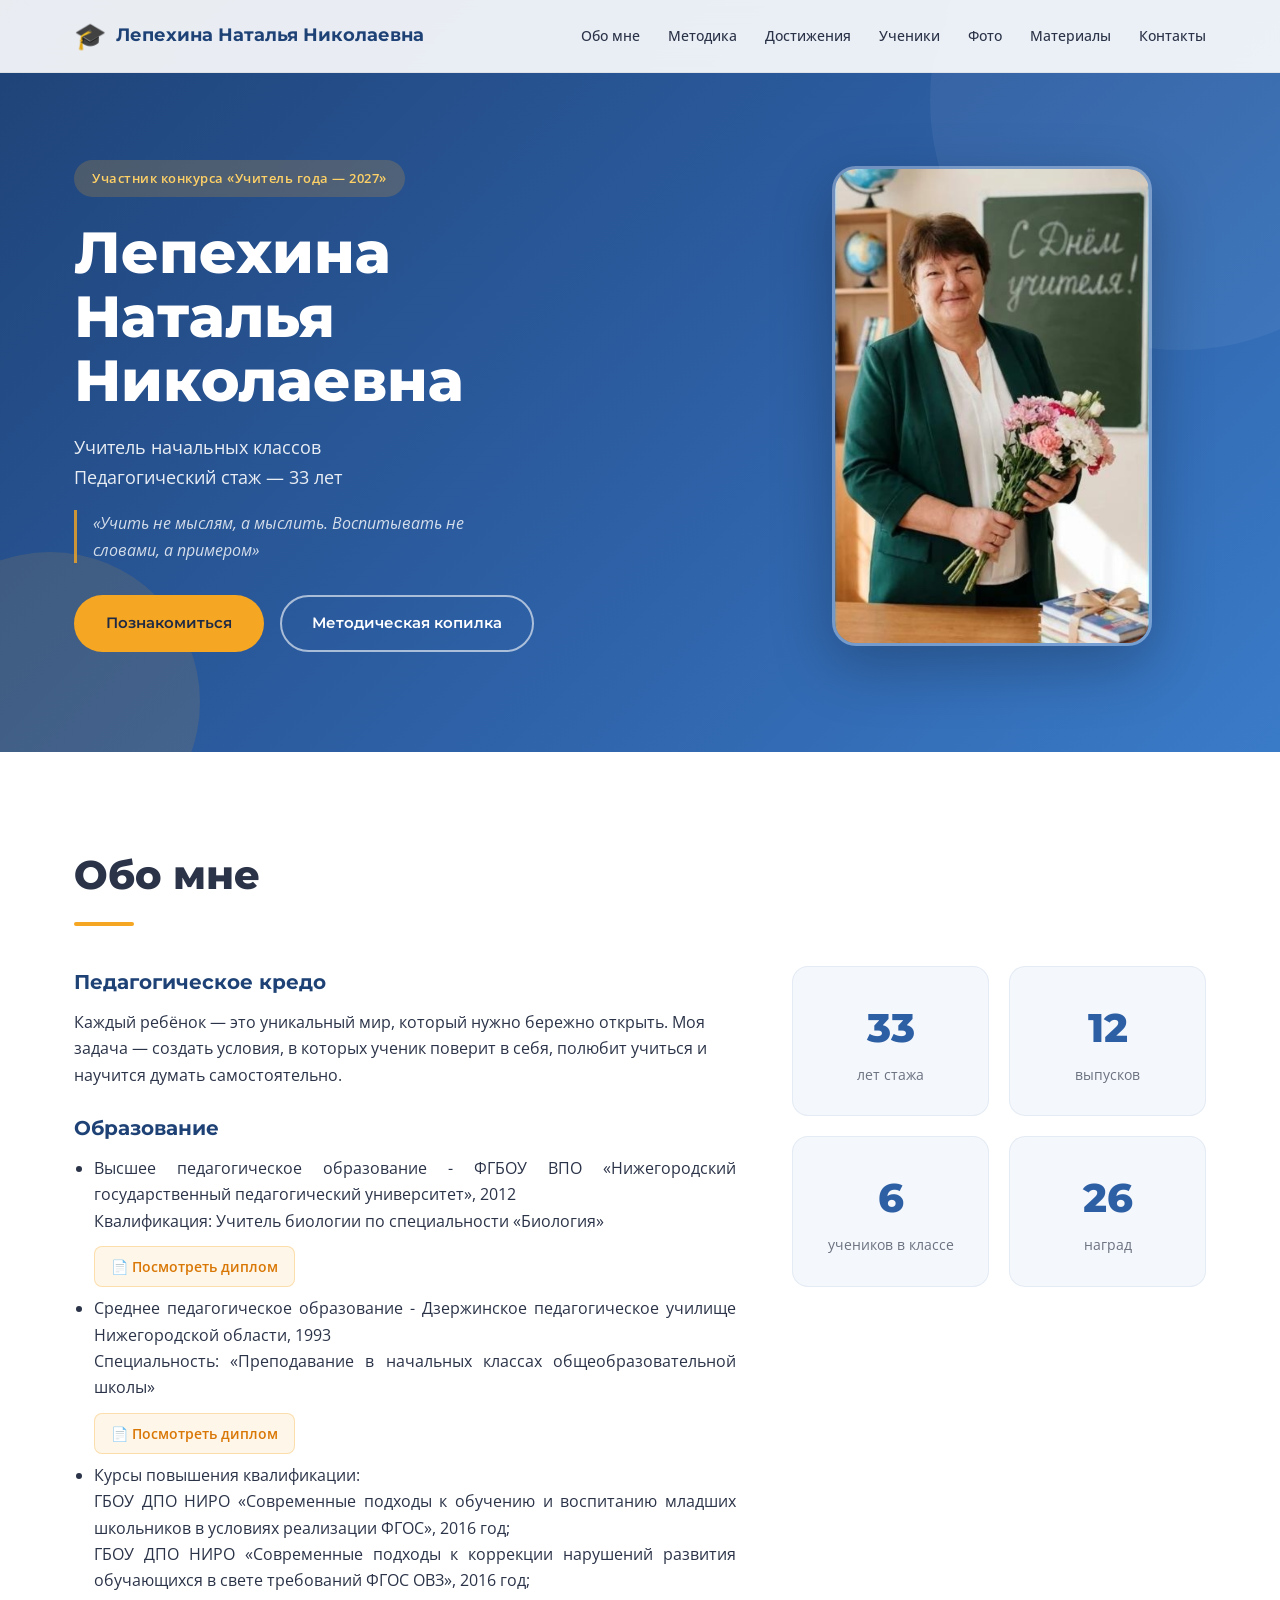
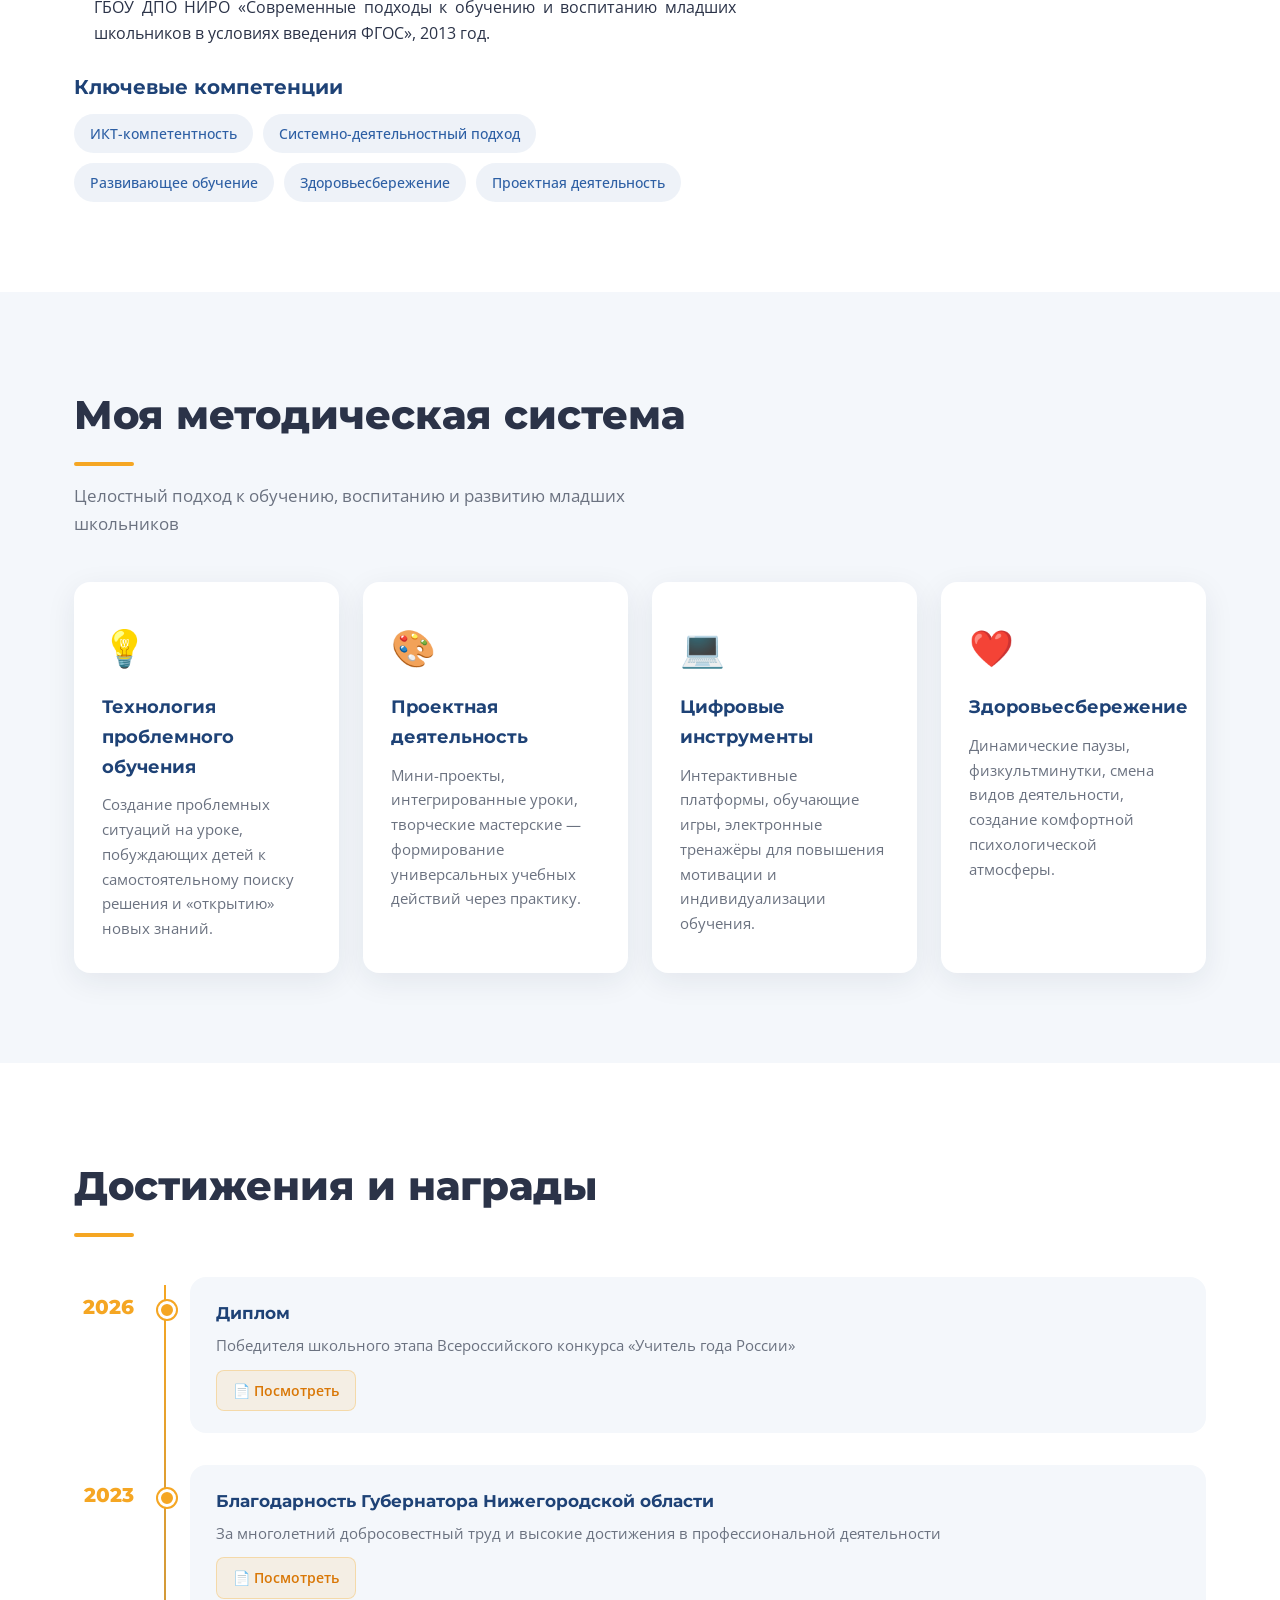
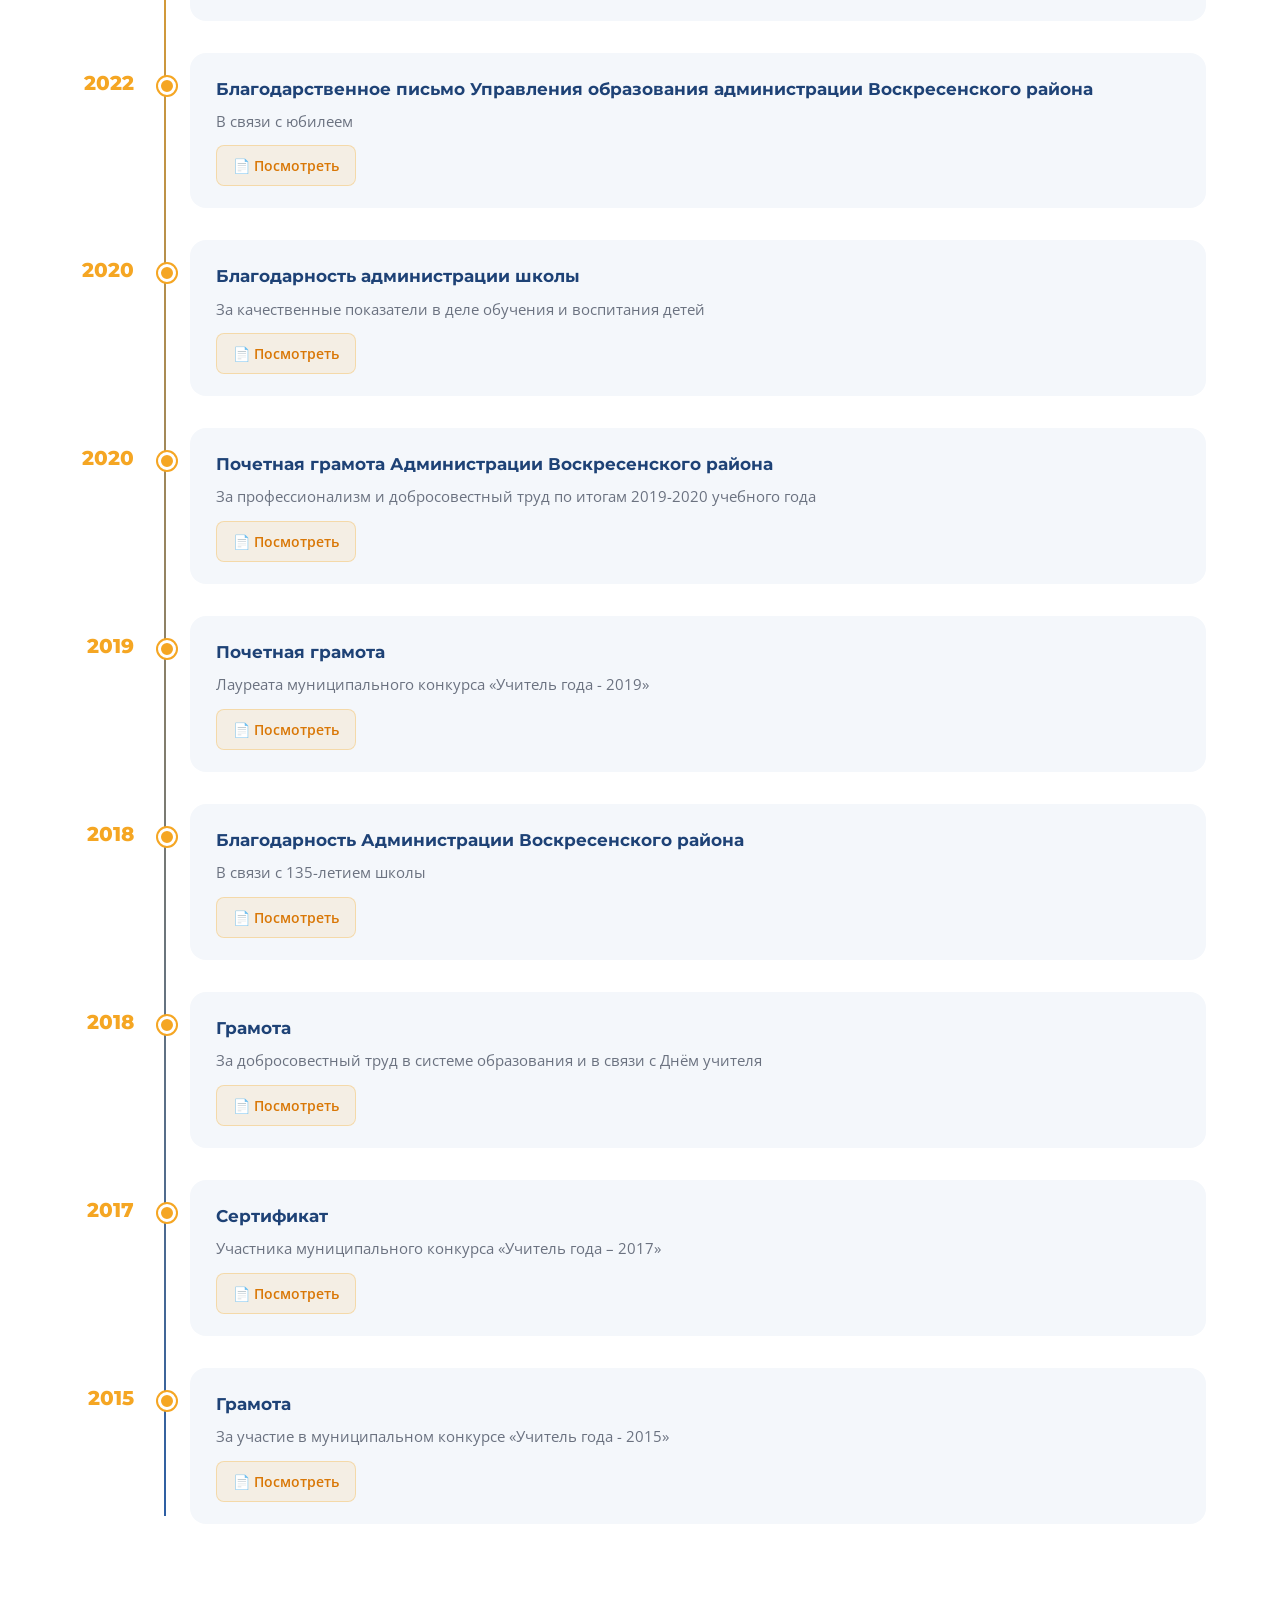
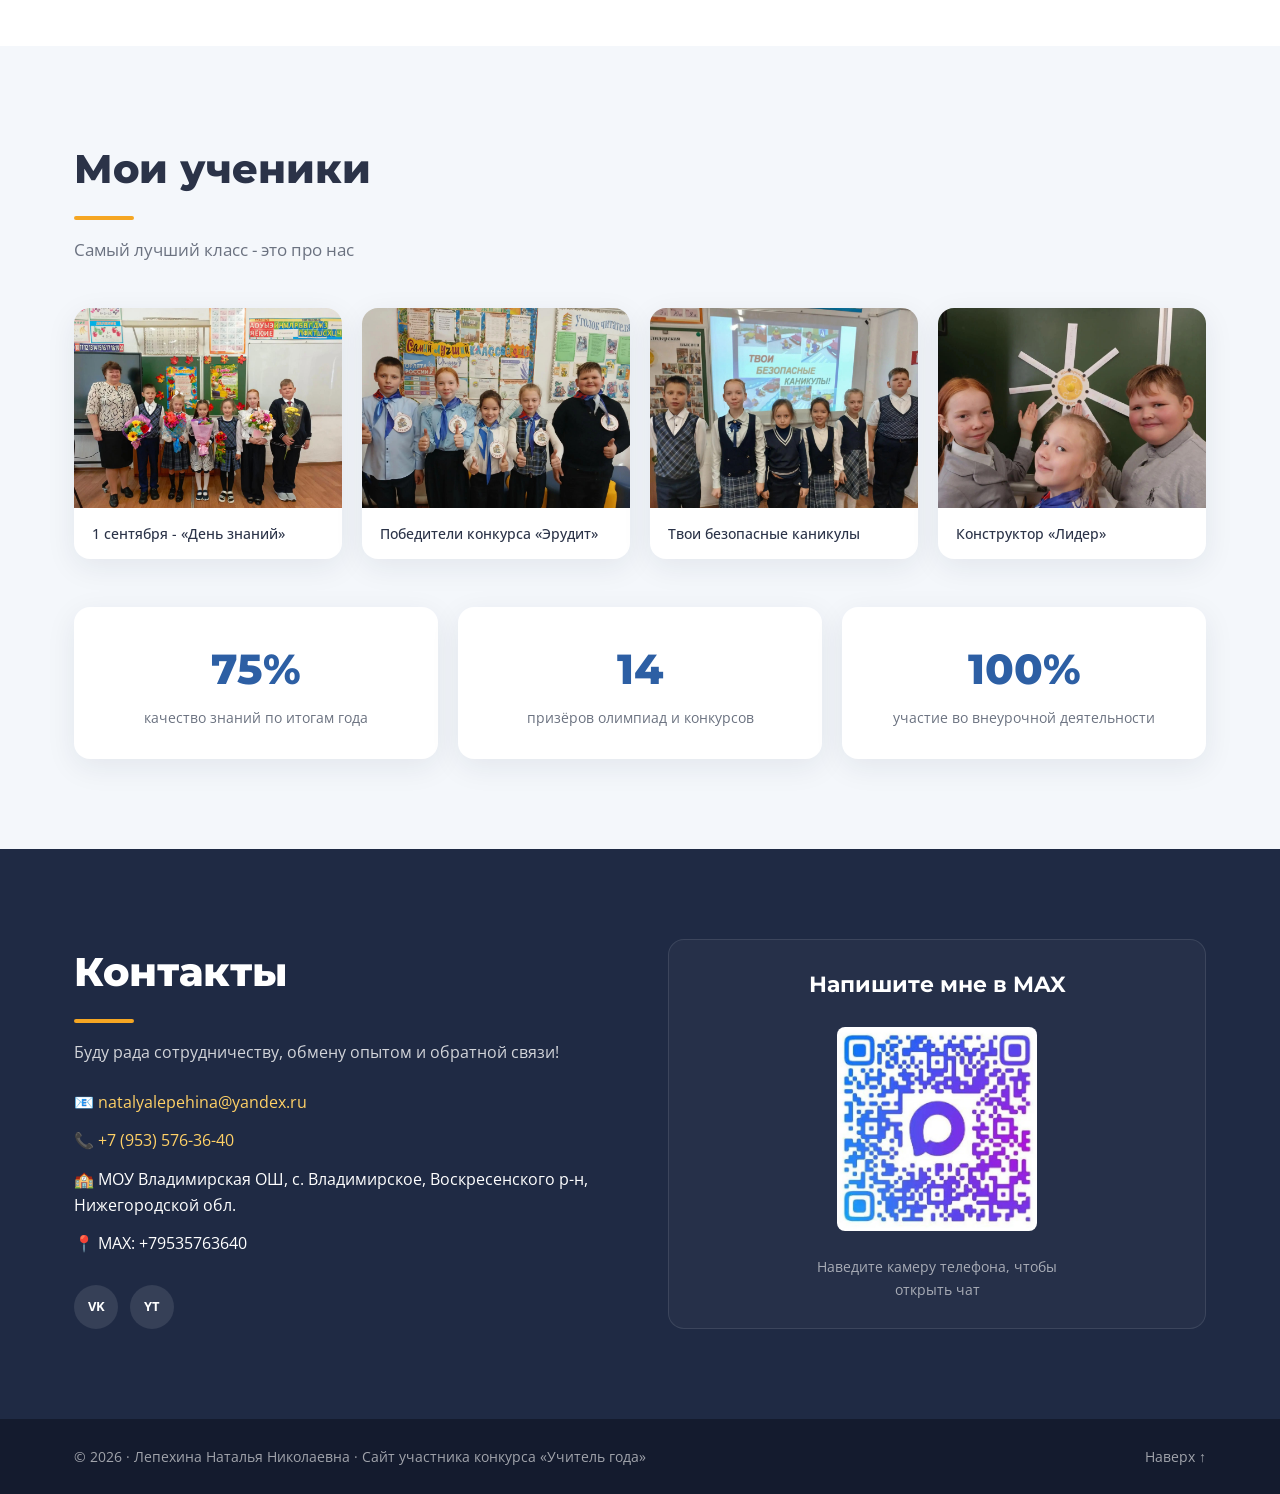
==== commit e3a5eef8: "Update index.html" ====
--- a/index.html
+++ b/index.html
@@ -278,7 +278,7 @@
     <div class="students-stats">
       <div class="stat"><span class="stat__num">75%</span><span class="stat__label">качество знаний по итогам года</span></div>
       <div class="stat"><span class="stat__num">14</span><span class="stat__label">призёров олимпиад и конкурсов</span></div>
-      <div class="stat"><span class="stat__num">100%</span><span class="stat__label">участие в проектной деятельности</span></div>
+      <div class="stat"><span class="stat__num">100%</span><span class="stat__label">участие во внеурочной деятельности</span></div>
     </div>
   </div>
 </section>
@@ -365,4 +365,4 @@
   </figure>
 </div>
 </body>
-</html>+</html>
